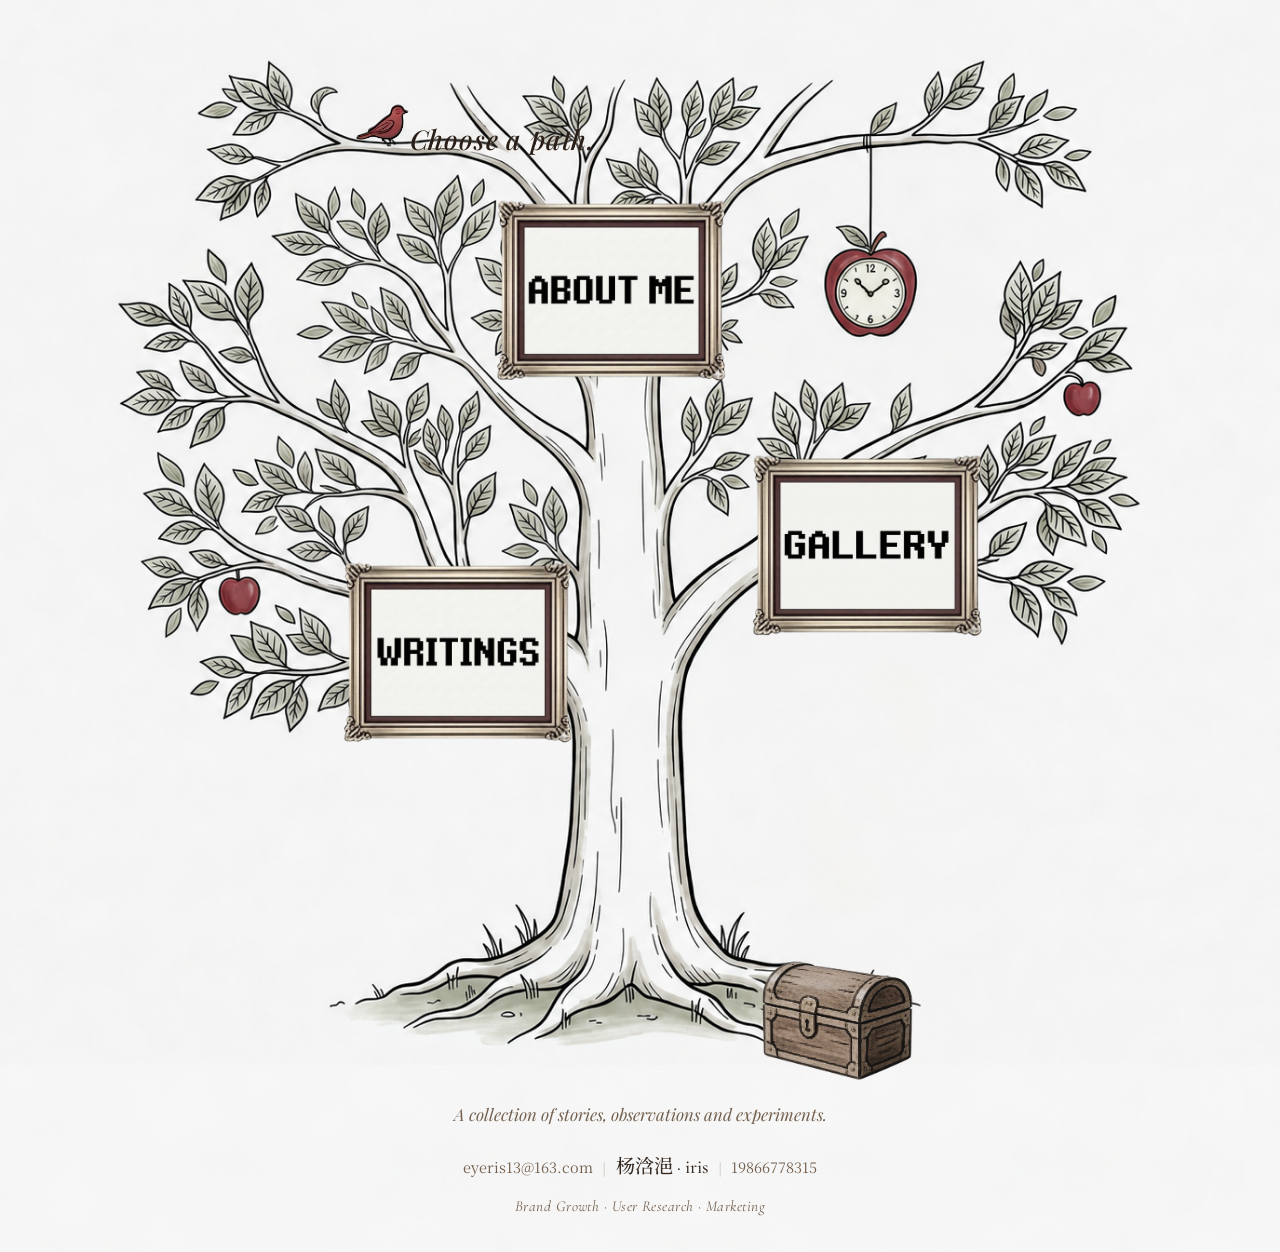
==== index.html @ de81c4e2 "Initial commit: My Forest personal website" ====
<!DOCTYPE html>
<html lang="zh-CN">
<head>
  <meta charset="UTF-8">
  <meta name="viewport" content="width=device-width, initial-scale=1.0">
  <title>杨浛浥 iris | My Forest</title>
  <link rel="stylesheet" href="style.css">
</head>
<body class="home">

  <main class="tree-scene" aria-label="杨浛浥 iris 的作品集树世界">
    <div class="tree-container">

      <img
        class="tree-bg"
        src="new.png"
        alt="一棵手绘风格的大树，枝头悬挂着通往不同档案的相框"
        loading="eager"
      >

      <img
        class="bird-marker"
        src="bird.png"
        alt="A small bird perched on the branch"
        aria-hidden="true"
      >
      <p class="path-prompt">Choose a path.</p>

      <a
        href="about.html"
        class="tree-link tree-link--about frame"
        title="Who am I?"
      >
        <img src="a.png" alt="About Me" loading="lazy">
      </a>

      <a
        href="writings.html"
        class="tree-link tree-link--writings frame"
        title="How do I tell stories?"
      >
        <img src="w.png" alt="Writings" loading="lazy">
      </a>

      <a
        href="gallery.html"
        class="tree-link tree-link--gallery frame"
        title="What have I done?"
      >
        <img src="g.png" alt="Gallery" loading="lazy">
      </a>

      <a
        href="growing.html"
        class="tree-link tree-link--growing"
        title="What am I exploring now?"
      >
        <img id="chestImg" src="the%20treasure%20chest.png" alt="Growing" loading="lazy">
      </a>

    </div>
  </main>

  <section class="root-note" aria-label="关于作者">
    <div class="root-note-inner">
      <p class="tagline">A collection of stories, observations and experiments.</p>
      <p class="contact">
        <a href="mailto:eyeris13@163.com">eyeris13@163.com</a>
        <span class="contact-sep">|</span>
        <span class="signature-inline">杨浛浥 · iris</span>
        <span class="contact-sep">|</span>
        <a href="tel:19866778315">19866778315</a>
      </p>
      <p class="disciplines">Brand Growth · User Research · Marketing</p>
    </div>
  </section>

  <div class="tree-tooltip" id="treeTooltip"></div>

  <script>
  (function() {
    var tooltip = document.getElementById('treeTooltip');
    var body = document.body;
    var chestImg = document.getElementById('chestImg');
    var returning = sessionStorage.getItem('chest-opened') === 'true';

    // Treasure chest: if visited any sub-page before, show open state
    if (returning) {
      chestImg.src = 'open.png';
      // Skip all entrance animations — show final state immediately
      body.classList.add('bird-awake', 'prompt-awake', 'skip-intro');
    } else {
      // First visit: bird notices the visitor after a quiet moment
      window.setTimeout(function() {
        body.classList.add('bird-awake');
      }, 1500);

      // Text invitation and frame awakening — as the bird settles
      window.setTimeout(function() {
        body.classList.add('prompt-awake');
      }, 2400);
    }

    document.querySelectorAll('.tree-link').forEach(function(link) {
      link.addEventListener('click', function() {
        sessionStorage.setItem('chest-opened', 'true');
      });

      link.addEventListener('mouseenter', function() {
        tooltip.textContent = link.getAttribute('title');
        tooltip.classList.add('tree-tooltip--visible');
      });

      link.addEventListener('mousemove', function(e) {
        tooltip.style.left = e.clientX + 'px';
        tooltip.style.top = e.clientY + 'px';
      });

      link.addEventListener('mouseleave', function() {
        tooltip.classList.remove('tree-tooltip--visible');
      });
    });
  })();
  </script>

</body>
</html>
---- style.css ----
@import url('https://fonts.googleapis.com/css2?family=Cormorant+Garamond:ital,wght@0,400;0,500;0,600;0,700;1,400;1,500&family=Noto+Serif+SC:wght@400;600;700&family=Playfair+Display:ital,wght@0,400;0,600;0,700;1,400&display=swap');

@font-face {
  font-family: 'MyFont';
  src: url('my-font.ttf') format('truetype');
  font-weight: normal;
  font-style: normal;
}

:root {
  --bg: #fbfaf6;
  --paper: #efe4d0;
  --paper-light: #fff8ec;
  --ink: #372a22;
  --muted: #735f4d;
  --green: #27483d;
  --moss: #697d5a;
  --red: #aa4641;
  --blue: #405f73;
  --gold: #b9823c;
  --border: #80684d;
  --shadow: rgba(47, 35, 24, 0.16);
}

*, *::before, *::after {
  box-sizing: border-box;
  margin: 0;
  padding: 0;
}

html {
  font-size: 16px;
  scroll-behavior: smooth;
}

body {
  min-height: 100vh;
  color: var(--ink);
  background-color: var(--bg);
  background-image: url('bg.png');
  background-repeat: repeat;
  font-family: 'Noto Serif SC', 'Playfair Display', serif;
}

body::before {
  content: '';
  position: fixed;
  inset: 0;
  z-index: -1;
  pointer-events: none;
  background:
    linear-gradient(90deg, rgba(39, 72, 61, 0.08), transparent 32%, transparent 68%, rgba(64, 95, 115, 0.08)),
    linear-gradient(180deg, rgba(255, 255, 255, 0.52), rgba(239, 228, 208, 0.25));
}

h1, h2, h3 {
  font-family: 'Playfair Display', 'Noto Serif SC', serif;
  color: var(--green);
  font-weight: 600;
  letter-spacing: 0;
}

h1 { font-size: 2.45rem; }
h2 { font-size: 1.55rem; }
h3 { font-size: 1.2rem; }

p {
  line-height: 1.8;
  margin-bottom: 1rem;
}

a {
  color: var(--red);
  text-decoration: none;
}

a:hover {
  color: var(--gold);
}

button {
  font: inherit;
}

.nav {
  position: fixed;
  top: 0;
  left: 0;
  z-index: 100;
  width: 100%;
  display: flex;
  align-items: center;
  justify-content: space-between;
  gap: 1rem;
  padding: 0.75rem 2rem 1.6rem;
  background: linear-gradient(180deg, rgba(251, 250, 246, 0.96) 0%, rgba(251, 250, 246, 0.82) 68%, rgba(251, 250, 246, 0) 100%);
}

.nav-home {
  color: var(--green);
  font-family: 'Playfair Display', serif;
  font-weight: 700;
  font-size: 1.1rem;
}

.nav-links {
  display: flex;
  align-items: center;
  gap: 1.6rem;
  list-style: none;
}

.nav-links a {
  position: relative;
  color: var(--ink);
  font-size: 0.95rem;
  white-space: nowrap;
}

.nav-links a::after {
  content: '';
  position: absolute;
  left: 0;
  bottom: -4px;
  width: 0;
  height: 1px;
  background: var(--red);
  transition: width 0.25s ease;
}

.nav-links a:hover::after {
  width: 100%;
}

.page {
  position: relative;
  z-index: 1;
  width: min(1040px, calc(100% - 2rem));
  margin: 0 auto;
  padding: 6.5rem 0 5rem;
}

.page--wide {
  width: 100%;
  max-width: none;
}

.page-title {
  text-align: center;
  margin-bottom: 1.2rem;
}

.page-title::after {
  content: '';
  display: block;
  width: 64px;
  height: 2px;
  margin: 0.8rem auto 0;
  border-radius: 999px;
  background: linear-gradient(90deg, var(--red), var(--gold), var(--green));
}

.page-subtitle {
  width: min(760px, calc(100% - 2rem));
  margin: 0 auto 2.2rem;
  color: var(--muted);
  text-align: center;
  font-weight: 600;
  line-height: 1.9;
}

.footer {
  position: fixed;
  top: 5.4rem;
  left: 1.6rem;
  z-index: 99;
  font-size: 0.95rem;
}

body.home {
  overflow-x: hidden;
  background: var(--bg);
}

body.home::before {
  background:
    radial-gradient(circle at 50% 92%, rgba(105, 125, 90, 0.16), transparent 24%),
    linear-gradient(180deg, rgba(255, 255, 255, 0.58), rgba(239, 228, 208, 0.2));
}

.tree-scene {
  position: relative;
  width: 100vw;
}

.tree-container {
  position: relative;
  width: 100vw;
  z-index: 2;
}

.tree-bg {
  display: block;
  width: 100vw;
  height: auto;
  pointer-events: none;
}

.tree-link {
  position: absolute;
  display: block;
  cursor: pointer;
  transform-origin: center;
  transition: transform 0.35s ease;
}

.tree-link--about { left: 38%; top: 18%; width: 19%; }
.tree-link--writings { left: 26%; top: 52%; width: 19%; }
.tree-link--gallery { left: 58%; top: 42%; width: 19%; }
.tree-link--growing { left: 57%; top: 84%; width: 17%; }

.tree-link img {
  display: block;
  width: 100%;
  height: auto;
  filter: grayscale(100%);
  opacity: 0.68;
  transition: filter 1.8s ease, opacity 1.8s ease, transform 0.35s ease;
}

.prompt-awake .tree-link img {
  filter: grayscale(0%);
  opacity: 1;
}

.tree-link:hover {
  z-index: 10;
  transform: scale(1.06);
}

.prompt-awake .tree-link--writings img { transition-delay: 0.25s; }
.prompt-awake .tree-link--gallery img { transition-delay: 0.5s; }
.prompt-awake .tree-link--growing img { transition-delay: 0.75s; }

/* Returning visitor: skip all entrance animations */
.skip-intro .bird-marker {
  animation: none;
  opacity: 1;
}

.skip-intro .path-prompt {
  opacity: 1;
  transform: translateY(0);
  transition: none;
}

.skip-intro .tree-link img {
  filter: grayscale(0%);
  opacity: 1;
  transition: none;
}

.bird-marker {
  position: absolute;
  left: 27.8%;
  top: 9.4%;
  z-index: 5;
  width: 4.6%;
  height: auto;
  opacity: 0;
  pointer-events: none;
  transform-origin: 50% 85%;
  transition: opacity 0.7s ease;
}

.bird-awake .bird-marker {
  opacity: 1;
  animation: bird-hop 1.05s ease 1 both;
}

@keyframes bird-hop {
  0%, 100% {
    transform: translateY(0) rotate(0deg);
  }
  35% {
    transform: translateY(-3px) rotate(-3deg);
  }
  70% {
    transform: translateY(0px) rotate(0deg);
  }
}

.path-prompt {
  position: absolute;
  left: 32%;
  top: 10.8%;
  z-index: 6;
  opacity: 0;
  color: #2a1f18;
  font-family: 'Playfair Display', 'Cormorant Garamond', 'Noto Serif SC', serif;
  font-size: 1.7rem;
  font-style: italic;
  font-weight: 500;
  letter-spacing: 0.03em;
  text-shadow: 0 1px 4px rgba(255, 248, 236, 0.65);
  pointer-events: none;
  transform: translateY(6px);
  transition: opacity 1.4s ease, transform 1.4s ease;
}

.prompt-awake .path-prompt {
  opacity: 1;
  transform: translateY(0);
}

.root-note {
  position: relative;
  z-index: 1;
  width: 100%;
  margin: 0;
  padding: 2.2rem 2rem 2rem;
  background-image: url('bg.png');
  background-repeat: repeat;
  text-align: center;
}

.root-note-inner {
  width: min(620px, 100%);
  margin: 0 auto;
}

.root-note .tagline {
  margin: 0 0 1.4rem;
  color: var(--muted);
  font-family: 'Playfair Display', 'Cormorant Garamond', 'Noto Serif SC', serif;
  font-size: 1.05rem;
  font-style: italic;
  font-weight: 400;
  line-height: 1.7;
}

.root-note .signature-inline {
  color: var(--ink);
  font-family: 'Cormorant Garamond', 'Playfair Display', 'Noto Serif SC', serif;
  font-size: 1.2rem;
  font-weight: 500;
}

.root-note .contact {
  margin: 0 0 0.55rem;
  color: var(--muted);
  font-size: 0.9rem;
  line-height: 1.7;
  display: flex;
  align-items: center;
  justify-content: center;
  gap: 0.6rem;
}

.root-note .contact a {
  color: var(--muted);
  transition: color 0.25s ease;
}

.root-note .contact a:hover {
  color: var(--red);
}

.root-note .contact-sep {
  color: rgba(128, 104, 77, 0.4);
  font-size: 0.85rem;
}

.root-note .disciplines {
  margin: 0;
  color: var(--muted);
  font-family: 'Cormorant Garamond', 'Playfair Display', 'Noto Serif SC', serif;
  font-size: 0.95rem;
  font-style: italic;
  font-weight: 400;
  letter-spacing: 0.03em;
}

.tree-tooltip {
  position: fixed;
  z-index: 150;
  pointer-events: none;
  opacity: 0;
  color: var(--ink);
  font-family: 'MyFont', 'Noto Serif SC', serif;
  font-size: 1.25rem;
  white-space: nowrap;
  text-shadow: 0 0 8px rgba(185, 130, 60, 0.28);
  transform: translate(-50%, -130%);
  transition: opacity 0.18s ease;
}

.tree-tooltip--visible {
  opacity: 1;
}

.about-wrapper {
  width: 100%;
  min-height: 720px;
  padding: 2rem 0;
}

.timeline {
  position: relative;
  min-height: 700px;
  overflow: hidden;
}

.timeline-rings {
  position: absolute;
  left: 3%;
  top: -44px;
  width: 640px;
  height: 640px;
  pointer-events: none;
}

.timeline-rings img {
  display: block;
  width: 100%;
  height: 100%;
  object-fit: contain;
}

.ring-center {
  position: absolute;
  left: calc(3% + 205px);
  top: 236px;
  z-index: 3;
  width: 116px;
  height: 116px;
  overflow: hidden;
  border: 2px solid var(--ink);
  border-radius: 50%;
  background: var(--paper);
}

.ring-center img {
  display: block;
  width: 100%;
  height: 100%;
  object-fit: cover;
}

.timeline-nodes {
  position: relative;
  z-index: 5;
  width: 100%;
}

.tl-node {
  position: absolute;
  left: 44%;
  display: flex;
  align-items: flex-start;
  padding-right: 1.5rem;
}

.tl-node::before {
  content: '';
  flex: 0 0 auto;
  width: 140px;
  height: 2px;
  margin-top: 0.78rem;
  background: var(--gold);
}

.tl-tag {
  width: min(560px, 48vw);
  padding: 0.48rem 0.75rem;
  border: 1px solid var(--border);
  border-radius: 4px;
  background: rgba(255, 248, 236, 0.92);
  box-shadow: 2px 3px 0 rgba(47, 35, 24, 0.08);
  font-size: 0.9rem;
  line-height: 1.62;
}

.tl-date {
  color: var(--red);
  font-weight: 700;
}

.tl-date::after {
  content: ' — ';
  color: var(--ink);
  font-weight: 400;
}

.tl-node--r1 { top: 0; }
.tl-node--r2 { top: 86px; }
.tl-node--r3 { top: 172px; }
.tl-node--r4 { top: 275px; }
.tl-node--r5 { top: 365px; }
.tl-node--r6 { top: 470px; }
.tl-node--r7 { top: 575px; }

.tl-node--r1::before { width: 130px; }
.tl-node--r2::before { width: 190px; }
.tl-node--r3::before { width: 150px; }
.tl-node--r4::before { width: 210px; }
.tl-node--r5::before { width: 160px; }
.tl-node--r6::before { width: 225px; }
.tl-node--r7::before { width: 150px; }

.tabs {
  display: flex;
  justify-content: center;
  flex-wrap: wrap;
  gap: 0.7rem;
  margin-bottom: 1.7rem;
}

.tab {
  min-height: 40px;
  padding: 0.48rem 1.25rem;
  cursor: pointer;
  border: 1px solid var(--border);
  border-radius: 6px;
  background: rgba(255, 248, 236, 0.8);
  color: var(--ink);
  transition: background 0.2s ease, color 0.2s ease, transform 0.2s ease;
}

.tab:hover {
  transform: translateY(-1px);
  background: var(--paper-light);
}

.tab--active {
  background: var(--green);
  color: #fffdf7;
}

.archive-intro {
  width: min(760px, 100%);
  margin: 0 auto 1.5rem;
  padding: 0.8rem 1rem;
  border-left: 3px solid var(--red);
  background: rgba(255, 248, 236, 0.58);
}

.archive-intro p {
  margin: 0;
  color: var(--muted);
}

.case-grid {
  display: grid;
  grid-template-columns: repeat(2, minmax(0, 1fr));
  gap: 1.1rem;
}

.case-card,
.writing-card,
.collection-panel,
.collectible {
  border: 1px solid var(--border);
  border-radius: 6px;
  background: rgba(239, 228, 208, 0.9);
  box-shadow: 2px 3px 0 rgba(47, 35, 24, 0.09), 0 18px 38px rgba(47, 35, 24, 0.06);
}

.case-card {
  overflow: hidden;
}

.case-img {
  min-height: 170px;
  display: flex;
  flex-direction: column;
  align-items: center;
  justify-content: center;
  gap: 0.35rem;
  border-bottom: 1px solid rgba(128, 104, 77, 0.45);
  color: rgba(55, 42, 34, 0.72);
  background:
    linear-gradient(135deg, rgba(39, 72, 61, 0.18), rgba(170, 70, 65, 0.1)),
    repeating-linear-gradient(45deg, rgba(255, 255, 255, 0.22) 0 9px, transparent 9px 18px);
}

.case-img--voice {
  background:
    linear-gradient(135deg, rgba(64, 95, 115, 0.2), rgba(185, 130, 60, 0.13)),
    repeating-linear-gradient(45deg, rgba(255, 255, 255, 0.22) 0 9px, transparent 9px 18px);
}

.case-img--stage {
  background:
    linear-gradient(135deg, rgba(170, 70, 65, 0.18), rgba(105, 125, 90, 0.18)),
    repeating-linear-gradient(45deg, rgba(255, 255, 255, 0.22) 0 9px, transparent 9px 18px);
}

.case-img span {
  color: var(--green);
  font-family: 'Playfair Display', serif;
  font-size: 1.9rem;
  font-weight: 700;
}

.case-img small {
  color: var(--muted);
}

.case-text {
  padding: 1.45rem;
}

.case-kicker,
.writing-category {
  margin-bottom: 0.35rem;
  color: var(--red);
  font-size: 0.82rem;
  font-weight: 700;
}

.case-brand {
  margin-bottom: 0.75rem;
}

.keyword-row {
  display: flex;
  flex-wrap: wrap;
  gap: 0.4rem;
  margin-bottom: 0.85rem;
}

.keyword-row span {
  padding: 0.16rem 0.52rem;
  border: 1px solid rgba(128, 104, 77, 0.55);
  border-radius: 999px;
  background: rgba(255, 248, 236, 0.68);
  color: var(--blue);
  font-size: 0.82rem;
}

.result-list {
  display: grid;
  gap: 0.25rem;
  margin: 0 0 1rem 1.1rem;
  color: var(--green);
  font-size: 0.92rem;
  font-weight: 700;
}

.case-body,
.case-insight {
  font-size: 0.92rem;
}

.case-insight {
  color: var(--ink);
}

.shelf {
  display: grid;
  gap: 0.85rem;
}

.writing-card {
  overflow: hidden;
}

.writing-toggle {
  width: 100%;
  display: grid;
  grid-template-columns: 72px 1fr auto;
  gap: 1rem;
  align-items: center;
  padding: 1rem;
  border: 0;
  background: transparent;
  color: inherit;
  text-align: left;
  cursor: pointer;
}

.writing-toggle:hover {
  background: rgba(255, 248, 236, 0.48);
}

.writing-thumb {
  width: 72px;
  aspect-ratio: 1;
  display: grid;
  place-items: center;
  border: 1px solid rgba(128, 104, 77, 0.55);
  border-radius: 4px;
  background: linear-gradient(135deg, rgba(39, 72, 61, 0.2), rgba(170, 70, 65, 0.14));
  color: var(--green);
  font-weight: 700;
}

.writing-copy {
  display: grid;
  gap: 0.24rem;
  min-width: 0;
}

.writing-copy strong {
  color: var(--green);
  font-size: 1.08rem;
}

.writing-copy span:last-child {
  color: var(--muted);
  line-height: 1.65;
}

.read-more,
.archive-link {
  display: inline-flex;
  align-items: center;
  justify-content: center;
  min-height: 34px;
  padding: 0.35rem 0.75rem;
  border: 1px solid var(--red);
  border-radius: 6px;
  color: var(--red);
  white-space: nowrap;
  text-decoration: none;
  transition: background 0.2s ease, color 0.2s ease;
}

.read-more:hover,
.archive-link:hover {
  background: var(--red);
  color: #fffdf7;
}

.writing-detail {
  display: none;
  padding: 0 1.15rem 1.15rem 6.4rem;
}

.writing-card--open .writing-detail {
  display: block;
}

.writing-detail p {
  margin-bottom: 0.75rem;
}

.collection-scene {
  display: grid;
  grid-template-columns: minmax(0, 1.2fr) minmax(280px, 0.8fr);
  gap: 1.2rem;
  align-items: start;
}

.collection-board {
  display: grid;
  grid-template-columns: repeat(2, minmax(0, 1fr));
  gap: 1.1rem;
}

.collectible {
  min-height: 160px;
  display: grid;
  grid-template-columns: 64px 1fr;
  gap: 1rem;
  align-items: center;
  padding: 1.3rem 1.1rem;
  cursor: pointer;
  color: inherit;
  text-align: left;
  border: 1px solid var(--border);
  border-radius: 6px;
  background: rgba(239, 228, 208, 0.9);
  box-shadow: 2px 3px 0 rgba(47, 35, 24, 0.09), 0 18px 38px rgba(47, 35, 24, 0.06);
  transition: transform 0.2s ease, background 0.2s ease;
}

.collectible:hover,
.collectible--active {
  transform: translateY(-2px);
  background: rgba(255, 248, 236, 0.95);
}

.collectible--active {
  border-color: var(--red);
}

.collectible-icon,
.preview-cover span {
  display: grid;
  place-items: center;
  border: 1px solid rgba(128, 104, 77, 0.55);
  border-radius: 50%;
  background: linear-gradient(135deg, rgba(185, 130, 60, 0.22), rgba(64, 95, 115, 0.12));
  color: var(--green);
  font-weight: 700;
}

.collectible-icon {
  width: 64px;
  aspect-ratio: 1;
  font-size: 1.2rem;
}

.collectible strong {
  font-size: 1.05rem;
  color: var(--ink);
}

.collectible small {
  display: block;
  margin-top: 0.35rem;
  color: var(--muted);
  font-size: 0.88rem;
  line-height: 1.5;
}

.collection-panel {
  position: sticky;
  top: 6.5rem;
  min-height: 360px;
  padding: 1.3rem;
}

.collection-panel > img {
  display: block;
  width: 190px;
  max-width: 70%;
  margin: 1.2rem auto;
}

.preview-cover {
  min-height: 150px;
  display: grid;
  place-items: center;
  gap: 0.4rem;
  margin-bottom: 1rem;
  border: 1px dashed rgba(128, 104, 77, 0.62);
  border-radius: 6px;
  background:
    linear-gradient(135deg, rgba(39, 72, 61, 0.13), rgba(170, 70, 65, 0.1)),
    rgba(255, 248, 236, 0.48);
}

.preview-cover span {
  width: 72px;
  aspect-ratio: 1;
  font-size: 1.35rem;
}

.preview-cover small {
  color: var(--muted);
}

.panel-top-media {
  margin-bottom: 0.8rem;
}

.panel-top-media img,
.panel-top-media video {
  display: block;
  width: 100%;
  height: auto;
  border: 1px solid rgba(128, 104, 77, 0.25);
  border-radius: 4px;
}

.panel-top-media video {
  background: #1a1a1a;
}

.panel-bottom-media {
  margin-top: 0.6rem;
}

.panel-bottom-media img {
  display: block;
  width: 100%;
  height: auto;
  border: 1px solid rgba(128, 104, 77, 0.25);
  border-radius: 4px;
}


@media (max-width: 900px) {
  .page {
    width: min(100% - 1.2rem, 760px);
  }

  .footer {
    display: none;
  }

  .case-grid,
  .collection-scene {
    grid-template-columns: 1fr;
  }

  .collection-panel {
    position: static;
  }

  .about-wrapper {
    min-height: auto;
  }

  .timeline {
    display: grid;
    gap: 1rem;
    min-height: auto;
    overflow: visible;
  }

  .timeline-rings {
    position: relative;
    left: auto;
    top: auto;
    width: min(520px, 92vw);
    height: auto;
    margin: 0 auto;
  }

  .ring-center {
    left: 50%;
    top: 16rem;
    transform: translate(-50%, -50%);
  }

  .timeline-nodes {
    display: grid;
    gap: 0.75rem;
    width: min(760px, calc(100% - 1.2rem));
    margin: 0 auto;
  }

  .tl-node {
    position: relative;
    left: auto;
    top: auto;
    display: block;
    padding-right: 0;
    padding-left: 0.9rem;
    border-left: 2px solid var(--gold);
  }

  .tl-node::before {
    display: none;
  }

  .tl-tag {
    width: 100%;
  }
}

@media (max-width: 620px) {
  h1 { font-size: 1.85rem; }
  h2 { font-size: 1.28rem; }

  .nav {
    align-items: flex-start;
    padding: 0.65rem 0.85rem 1.25rem;
  }

  .nav-links {
    flex-wrap: wrap;
    justify-content: flex-end;
    gap: 0.45rem 0.85rem;
  }

  .nav-links a {
    font-size: 0.84rem;
  }

  .page {
    padding-top: 6.8rem;
  }

  .tree-link--about { width: 23%; }
  .tree-link--writings { width: 23%; left: 22%; }
  .tree-link--gallery { width: 23%; left: 57%; }
  .tree-link--growing { width: 22%; left: 55%; top: 82%; }

  .bird-marker {
    width: 6.8%;
    left: 24%;
    top: 5%;
  }

  .path-prompt {
    top: 12%;
    left: 28%;
    font-size: 1.15rem;
  }

  .root-note {
    padding: 1.6rem 1rem 1.4rem;
  }

  .root-note .tagline {
    font-size: 0.92rem;
  }

  .root-note .signature-inline {
    font-size: 1.05rem;
  }

  .root-note .contact {
    font-size: 0.82rem;
  }

  .root-note .disciplines {
    font-size: 0.85rem;
  }

  .writing-toggle {
    grid-template-columns: 56px 1fr;
  }

  .writing-thumb {
    width: 56px;
  }

  .read-more {
    grid-column: 1 / -1;
    width: fit-content;
    margin-left: 72px;
  }

  .writing-detail {
    padding: 0 1rem 1rem;
  }

  .collection-board {
    grid-template-columns: 1fr;
  }

  .collectible {
    min-height: 110px;
    padding: 0.9rem;
    grid-template-columns: 52px 1fr;
    gap: 0.75rem;
  }

  .collectible-icon {
    width: 52px;
    font-size: 1rem;
  }

  .collectible strong {
    font-size: 0.95rem;
  }

  .collectible small {
    font-size: 0.8rem;
  }
}
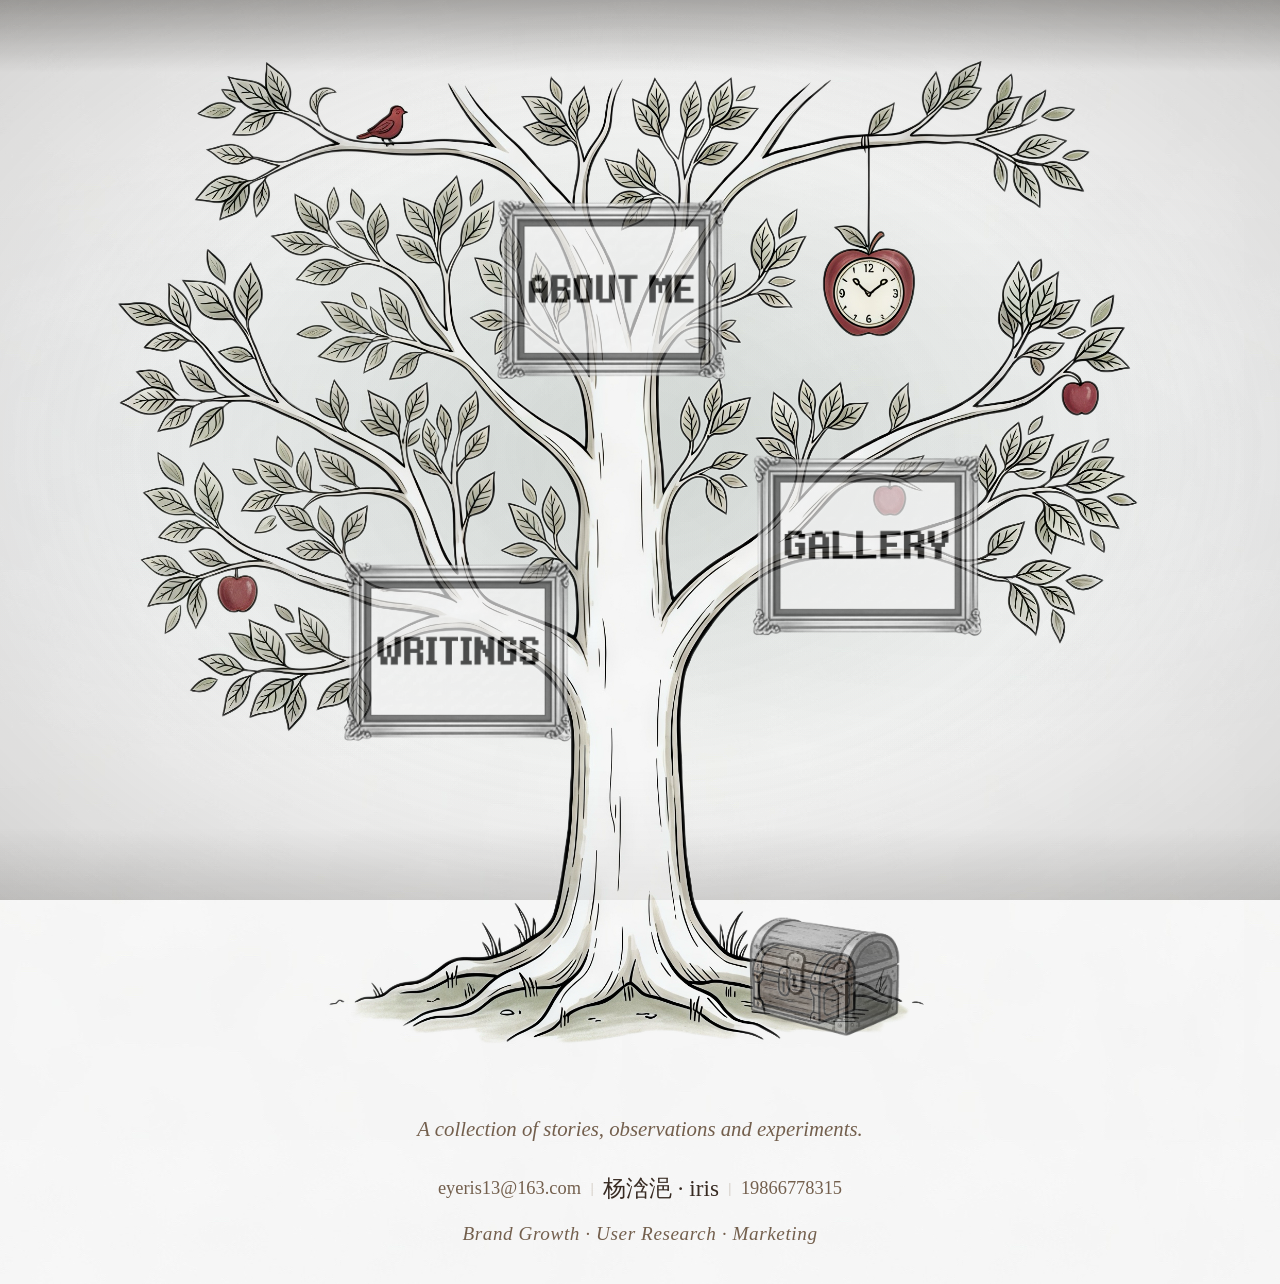
==== commit 4daf118e: "feat: transparent tree bg, Nano/Font3 fonts, case images, CNAME for custom domain" ====
--- a/index.html
+++ b/index.html
@@ -13,7 +13,7 @@
 
       <img
         class="tree-bg"
-        src="new.png"
+        src="5.png"
         alt="一棵手绘风格的大树，枝头悬挂着通往不同档案的相框"
         loading="eager"
       >
--- a/style.css
+++ b/style.css
@@ -1,10 +1,29 @@
-@import url('https://fonts.googleapis.com/css2?family=Cormorant+Garamond:ital,wght@0,400;0,500;0,600;0,700;1,400;1,500&family=Noto+Serif+SC:wght@400;600;700&family=Playfair+Display:ital,wght@0,400;0,600;0,700;1,400&display=swap');
-
 @font-face {
   font-family: 'MyFont';
   src: url('my-font.ttf') format('truetype');
   font-weight: normal;
   font-style: normal;
+}
+
+@font-face {
+  font-family: 'Nano';
+  src: url('Nano.ttf') format('truetype');
+  font-weight: normal;
+  font-style: normal;
+}
+
+@font-face {
+  font-family: 'Font3';
+  src: url('3.ttf') format('truetype');
+  font-weight: normal;
+  font-style: normal;
+}
+
+/* Serif fallback stack — no Google Fonts dependency */
+:root {
+  --font-serif-en: Georgia, 'Times New Roman', serif;
+  --font-serif-cn: 'Noto Serif SC', 'Source Han Serif SC', 'SimSun', 'STSong', serif;
+  --font-display: Georgia, 'Times New Roman', serif;
 }
 
 :root {
@@ -39,7 +58,7 @@
   background-color: var(--bg);
   background-image: url('bg.png');
   background-repeat: repeat;
-  font-family: 'Noto Serif SC', 'Playfair Display', serif;
+  font-family: Georgia, 'Times New Roman', 'Noto Serif SC', 'SimSun', serif;
 }
 
 body::before {
@@ -54,7 +73,7 @@
 }
 
 h1, h2, h3 {
-  font-family: 'Playfair Display', 'Noto Serif SC', serif;
+  font-family: Georgia, 'Times New Roman', 'Noto Serif SC', serif;
   color: var(--green);
   font-weight: 600;
   letter-spacing: 0;
@@ -98,7 +117,7 @@
 
 .nav-home {
   color: var(--green);
-  font-family: 'Playfair Display', serif;
+  font-family: Georgia, 'Times New Roman', serif;
   font-weight: 700;
   font-size: 1.1rem;
 }
@@ -145,9 +164,20 @@
   max-width: none;
 }
 
+.page--table {
+  width: min(1200px, calc(100% - 2rem));
+  margin: 0 auto;
+  padding: 6.5rem 0 5rem;
+}
+
 .page-title {
   text-align: center;
   margin-bottom: 1.2rem;
+}
+
+.about-name {
+  font-family: 'Nano', Georgia, 'Times New Roman', 'Noto Serif SC', serif;
+  font-weight: 400;
 }
 
 .page-title::after {
@@ -179,13 +209,23 @@
 
 body.home {
   overflow-x: hidden;
-  background: var(--bg);
+  background-color: #f5efe4;
+  background-image: url('bg.png');
+  background-repeat: repeat;
 }
 
 body.home::before {
+  z-index: 0;
   background:
-    radial-gradient(circle at 50% 92%, rgba(105, 125, 90, 0.16), transparent 24%),
-    linear-gradient(180deg, rgba(255, 255, 255, 0.58), rgba(239, 228, 208, 0.2));
+    radial-gradient(ellipse at 50% 50%, rgba(39, 72, 61, 0.08) 0%, transparent 60%),
+    radial-gradient(ellipse at 50% 50%, rgba(105, 125, 90, 0.1) 0%, transparent 70%),
+    radial-gradient(ellipse at 25% 50%, rgba(64, 95, 115, 0.05) 0%, transparent 50%),
+    radial-gradient(ellipse at 75% 50%, rgba(64, 95, 115, 0.04) 0%, transparent 50%),
+    linear-gradient(180deg,
+      rgba(20, 16, 10, 0.3) 0%,
+      transparent 8%,
+      transparent 92%,
+      rgba(20, 16, 10, 0.12) 100%);
 }
 
 .tree-scene {
@@ -199,6 +239,16 @@
   z-index: 2;
 }
 
+.tree-scene::after {
+  content: '';
+  position: fixed;
+  inset: 0;
+  z-index: 3;
+  pointer-events: none;
+  background:
+    radial-gradient(ellipse at 50% 50%, transparent 50%, rgba(20, 16, 10, 0.15) 100%);
+}
+
 .tree-bg {
   display: block;
   width: 100vw;
@@ -217,7 +267,7 @@
 .tree-link--about { left: 38%; top: 18%; width: 19%; }
 .tree-link--writings { left: 26%; top: 52%; width: 19%; }
 .tree-link--gallery { left: 58%; top: 42%; width: 19%; }
-.tree-link--growing { left: 57%; top: 84%; width: 17%; }
+.tree-link--growing { left: 56%; top: 80%; width: 17%; }
 
 .tree-link img {
   display: block;
@@ -297,7 +347,7 @@
   z-index: 6;
   opacity: 0;
   color: #2a1f18;
-  font-family: 'Playfair Display', 'Cormorant Garamond', 'Noto Serif SC', serif;
+  font-family: Georgia, 'Times New Roman', 'Noto Serif SC', serif;
   font-size: 1.7rem;
   font-style: italic;
   font-weight: 500;
@@ -315,16 +365,16 @@
 
 .root-note {
   position: relative;
+  width: 100%;
+  margin: 2rem 0 0;
+  padding: 1rem 2rem 2rem;
+  background: transparent;
+  text-align: center;
+}
+
+.root-note-inner {
+  position: relative;
   z-index: 1;
-  width: 100%;
-  margin: 0;
-  padding: 2.2rem 2rem 2rem;
-  background-image: url('bg.png');
-  background-repeat: repeat;
-  text-align: center;
-}
-
-.root-note-inner {
   width: min(620px, 100%);
   margin: 0 auto;
 }
@@ -332,8 +382,8 @@
 .root-note .tagline {
   margin: 0 0 1.4rem;
   color: var(--muted);
-  font-family: 'Playfair Display', 'Cormorant Garamond', 'Noto Serif SC', serif;
-  font-size: 1.05rem;
+  font-family: 'Font3', 'Nano', serif;
+  font-size: 1.30rem;
   font-style: italic;
   font-weight: 400;
   line-height: 1.7;
@@ -341,15 +391,16 @@
 
 .root-note .signature-inline {
   color: var(--ink);
-  font-family: 'Cormorant Garamond', 'Playfair Display', 'Noto Serif SC', serif;
-  font-size: 1.2rem;
+  font-family: 'Font3', 'Nano', serif;
+  font-size: 1.45rem;
   font-weight: 500;
 }
 
 .root-note .contact {
   margin: 0 0 0.55rem;
   color: var(--muted);
-  font-size: 0.9rem;
+  font-family: 'Font3', 'Nano', serif;
+  font-size: 1.15rem;
   line-height: 1.7;
   display: flex;
   align-items: center;
@@ -374,8 +425,8 @@
 .root-note .disciplines {
   margin: 0;
   color: var(--muted);
-  font-family: 'Cormorant Garamond', 'Playfair Display', 'Noto Serif SC', serif;
-  font-size: 0.95rem;
+  font-family: 'Font3', 'Nano', serif;
+  font-size: 1.20rem;
   font-style: italic;
   font-weight: 400;
   letter-spacing: 0.03em;
@@ -387,7 +438,7 @@
   pointer-events: none;
   opacity: 0;
   color: var(--ink);
-  font-family: 'MyFont', 'Noto Serif SC', serif;
+  font-family: 'MyFont', Georgia, 'Noto Serif SC', serif;
   font-size: 1.25rem;
   white-space: nowrap;
   text-shadow: 0 0 8px rgba(185, 130, 60, 0.28);
@@ -429,8 +480,8 @@
 
 .ring-center {
   position: absolute;
-  left: calc(3% + 205px);
-  top: 236px;
+  left: calc(3% + 190px);
+  top: 226px;
   z-index: 3;
   width: 116px;
   height: 116px;
@@ -438,6 +489,12 @@
   border: 2px solid var(--ink);
   border-radius: 50%;
   background: var(--paper);
+  animation: ring-glow 3.5s ease-in-out infinite;
+}
+
+@keyframes ring-glow {
+  0%, 100% { box-shadow: 0 0 16px rgba(254, 248, 236, 0.8), 0 0 48px rgba(254, 248, 236, 0.4); }
+  50% { box-shadow: 0 0 36px rgba(254, 248, 236, 0.85), 0 0 80px rgba(254, 248, 236, 0.55), 0 0 120px rgba(254, 248, 236, 0.3); }
 }
 
 .ring-center img {
@@ -507,6 +564,50 @@
 .tl-node--r5::before { width: 160px; }
 .tl-node--r6::before { width: 225px; }
 .tl-node--r7::before { width: 150px; }
+
+/* === Timeline scroll-reveal animations === */
+
+/* Nodes hidden until JS activates animation mode */
+.timeline--animated .tl-node {
+  opacity: 0;
+  transform: translateX(24px);
+  transition: opacity 0.5s cubic-bezier(0.2, 0, 0.1, 1),
+              transform 0.5s cubic-bezier(0.2, 0, 0.1, 1);
+}
+
+.timeline--animated .tl-node.tl-node--revealed {
+  opacity: 1;
+  transform: translateX(0);
+}
+
+/* Staggered delays for each ring level */
+.timeline--animated .tl-node--r1.tl-node--revealed { transition-delay: 0s; }
+.timeline--animated .tl-node--r2.tl-node--revealed { transition-delay: 0.1s; }
+.timeline--animated .tl-node--r3.tl-node--revealed { transition-delay: 0.2s; }
+.timeline--animated .tl-node--r4.tl-node--revealed { transition-delay: 0.3s; }
+.timeline--animated .tl-node--r5.tl-node--revealed { transition-delay: 0.4s; }
+.timeline--animated .tl-node--r6.tl-node--revealed { transition-delay: 0.5s; }
+.timeline--animated .tl-node--r7.tl-node--revealed { transition-delay: 0.6s; }
+
+/* Golden connecting line — starts collapsed, draws on reveal */
+.timeline--animated .tl-node::before {
+  transform: scaleX(0);
+  transform-origin: left center;
+  transition: transform 0.55s cubic-bezier(0.4, 0, 0.2, 1);
+}
+
+.timeline--animated .tl-node.tl-node--revealed::before {
+  transform: scaleX(1);
+}
+
+/* Staggered delays for line draw (slightly ahead of text) */
+.timeline--animated .tl-node--r1.tl-node--revealed::before { transition-delay: 0s; }
+.timeline--animated .tl-node--r2.tl-node--revealed::before { transition-delay: 0.1s; }
+.timeline--animated .tl-node--r3.tl-node--revealed::before { transition-delay: 0.2s; }
+.timeline--animated .tl-node--r4.tl-node--revealed::before { transition-delay: 0.3s; }
+.timeline--animated .tl-node--r5.tl-node--revealed::before { transition-delay: 0.4s; }
+.timeline--animated .tl-node--r6.tl-node--revealed::before { transition-delay: 0.5s; }
+.timeline--animated .tl-node--r7.tl-node--revealed::before { transition-delay: 0.6s; }
 
 .tabs {
   display: flex;
@@ -584,27 +685,120 @@
     repeating-linear-gradient(45deg, rgba(255, 255, 255, 0.22) 0 9px, transparent 9px 18px);
 }
 
-.case-img--voice {
-  background:
-    linear-gradient(135deg, rgba(64, 95, 115, 0.2), rgba(185, 130, 60, 0.13)),
-    repeating-linear-gradient(45deg, rgba(255, 255, 255, 0.22) 0 9px, transparent 9px 18px);
-}
-
-.case-img--stage {
-  background:
-    linear-gradient(135deg, rgba(170, 70, 65, 0.18), rgba(105, 125, 90, 0.18)),
-    repeating-linear-gradient(45deg, rgba(255, 255, 255, 0.22) 0 9px, transparent 9px 18px);
-}
-
-.case-img span {
+/* === Gallery: Case Files Folder === */
+
+.page--gallery {
+  width: min(960px, calc(100% - 2rem));
+}
+
+/* Desk surface — the folder rests on it */
+.folder-desk {
+  display: flex;
+  align-items: center;
+  justify-content: center;
+  padding: 1.5rem 0 3rem;
+}
+
+/* Wrapper: folder image + overlaid content */
+.folder-wrapper {
+  position: relative;
+  width: 100%;
+  max-width: 880px;
+}
+
+.folder-bg {
+  display: block;
+  width: 100%;
+  height: auto;
+  pointer-events: none;
+}
+
+/* Content overlaid on the folder image */
+.folder-content {
+  position: absolute;
+  inset: 0;
+  display: flex;
+  flex-direction: column;
+  align-items: center;
+  justify-content: flex-start;
+  padding: 36% 10% 6%
+}
+
+.folder-title {
+  margin: 0 0 2.5rem;
+  color: #372a22;
+  font-family: Georgia, 'Times New Roman', 'Noto Serif SC', serif;
+  font-size: 2.6rem;
+  font-weight: 700;
+  letter-spacing: 0.12em;
+  text-align: center;
+  text-transform: uppercase;
+}
+
+/* Three folder sections stacked vertically */
+.folder-sections {
+  display: flex;
+  flex-direction: column;
+  gap: 2.6rem;
+  width: 100%;
+}
+
+.folder-section {
+  display: flex;
+  flex-direction: column;
+  gap: 0.9rem;
+}
+
+.folder-section-title {
+  margin: 0;
   color: var(--green);
-  font-family: 'Playfair Display', serif;
-  font-size: 1.9rem;
+  font-family: 'MyFont', Georgia, 'Times New Roman', 'Noto Serif SC', serif;
+  font-size: 1.7rem;
   font-weight: 700;
-}
-
-.case-img small {
-  color: var(--muted);
+  letter-spacing: 0.03em;
+  padding-bottom: 0.5rem;
+  border-bottom: 1px solid rgba(128, 104, 77, 0.35);
+}
+
+.case-file-list {
+  list-style: none;
+  margin: 0;
+  padding: 0;
+  display: flex;
+  flex-direction: column;
+  gap: 0.65rem;
+}
+
+.case-file-item {
+  display: block;
+  width: 100%;
+  padding: 0.55rem 0.65rem;
+  border: none;
+  border-radius: 3px;
+  background: transparent;
+  color: var(--ink);
+  font-family: inherit;
+  font-size: 1.3rem;
+  font-weight: 400;
+  line-height: 1.55;
+  text-align: left;
+  cursor: pointer;
+  transition: background 0.2s ease, color 0.2s ease, transform 0.15s ease;
+}
+
+.case-file-item strong {
+  font-weight: 700;
+  color: var(--ink);
+}
+
+.case-file-item:hover {
+  background: transparent;
+  color: var(--red);
+  transform: translateX(3px);
+}
+
+.case-file-item:active {
+  transform: translateX(3px) scale(0.98);
 }
 
 .case-text {
@@ -660,6 +854,108 @@
 .shelf {
   display: grid;
   gap: 0.85rem;
+}
+
+.shelf--bookshelf {
+  width: min(900px, 100%);
+  margin: -40px auto 0;
+  gap: 1.35rem;
+}
+
+.bookshelf-stage {
+  position: relative;
+  overflow: visible;
+  width: 100%;
+}
+
+.bookshelf-reference {
+  display: block;
+  width: 100%;
+  height: auto;
+}
+
+.shelf-overlays {
+  position: absolute;
+  inset: 0;
+}
+
+.shelf-book {
+  position: absolute;
+  display: block;
+  transition: transform 0.2s ease;
+  cursor: pointer;
+  will-change: transform;
+}
+
+.shelf-book:hover {
+  transform: translateY(-8px);
+}
+
+/* Book spine hover quote — floating text, no box */
+.book-quote {
+  position: absolute;
+  z-index: 15;
+  pointer-events: none;
+  opacity: 0;
+  font-family: 'MyFont', Georgia, 'Times New Roman', 'Noto Serif SC', serif;
+  font-size: 1.1rem;
+  color: var(--green);
+  text-shadow: 0 0 8px rgba(185, 130, 60, 0.28);
+  text-align: center;
+  line-height: 1.6;
+  transform: translate(-50%, calc(-100% - 6px));
+  transition: opacity 0.18s ease;
+  white-space: nowrap;
+}
+
+.book-quote--visible {
+  opacity: 1;
+}
+
+
+
+
+.writing-feature {
+  min-height: 168px;
+  padding: 1.25rem 1.45rem;
+  border: 1px solid var(--border);
+  border-radius: 6px;
+  background: rgba(255, 248, 236, 0.8);
+  box-shadow: 2px 3px 0 rgba(47, 35, 24, 0.08);
+  display: flex;
+  gap: 1.5rem;
+  align-items: flex-start;
+}
+
+.writing-feature-text {
+  flex: 1;
+  min-width: 0;
+}
+
+.writing-feature-image {
+  width: 130px;
+  flex-shrink: 0;
+  border-radius: 4px;
+  border: 1px solid rgba(128, 104, 77, 0.35);
+}
+
+.writing-feature-kicker {
+  margin-bottom: 0.3rem;
+  color: var(--red);
+  font-size: 0.82rem;
+  font-weight: 700;
+  letter-spacing: 0.08em;
+  text-transform: uppercase;
+}
+
+.writing-feature h2 {
+  margin-bottom: 0.7rem;
+  color: var(--green);
+}
+
+.writing-feature p:not(.writing-feature-kicker) {
+  width: min(680px, 100%);
+  color: var(--muted);
 }
 
 .writing-card {
@@ -882,6 +1178,239 @@
   border-radius: 4px;
 }
 
+/* === Growing page: table scene === */
+
+.table-scene {
+  position: relative;
+  width: 100%;
+  margin: -33px auto 0;
+}
+
+.table-bg {
+  display: block;
+  width: 100%;
+  height: auto;
+  pointer-events: none;
+}
+
+.table-treasures {
+  position: absolute;
+  inset: 0;
+}
+
+.treasure {
+  position: absolute;
+  display: block;
+  height: auto;
+  cursor: pointer;
+  animation: treasure-float 3.2s ease-in-out infinite;
+}
+
+.treasure:nth-child(1) { animation-delay: 0s; }
+.treasure:nth-child(2) { animation-delay: 0.8s; }
+.treasure:nth-child(3) { animation-delay: 1.6s; }
+.treasure:nth-child(4) { animation-delay: 2.4s; }
+
+.treasure img {
+  display: block;
+  width: 100%;
+  height: auto;
+  transition: transform 0.35s ease, filter 0.35s ease;
+}
+
+.treasure:hover img {
+  transform: scale(1.08);
+  filter: brightness(1.12) drop-shadow(0 6px 18px rgba(47, 35, 24, 0.38));
+}
+
+@keyframes treasure-float {
+  0%, 100% { transform: translateY(0); }
+  50% { transform: translateY(-6px); }
+}
+
+/* Hover title tooltip — floating text above treasure */
+.treasure-tooltip {
+  position: absolute;
+  z-index: 20;
+  pointer-events: none;
+  opacity: 0;
+  font-family: 'MyFont', Georgia, 'Times New Roman', 'Noto Serif SC', serif;
+  font-size: 1.05rem;
+  color: #fef8ec;
+  text-shadow:
+    0 1px 4px rgba(30, 22, 14, 0.7),
+    0 0 14px rgba(30, 22, 14, 0.35);
+  text-align: center;
+  line-height: 1.5;
+  white-space: normal;
+  transform: translate(-50%, calc(-100% - 8px));
+  transition: opacity 0.2s ease;
+}
+
+.treasure-tooltip--visible {
+  opacity: 1;
+}
+
+/* === Popup overlay === */
+
+.treasure-overlay {
+  position: fixed;
+  inset: 0;
+  z-index: 200;
+  display: flex;
+  align-items: center;
+  justify-content: center;
+  background: rgba(30, 22, 14, 0.55);
+  backdrop-filter: blur(2px);
+  opacity: 0;
+  pointer-events: none;
+  transition: opacity 0.3s ease;
+}
+
+.treasure-overlay--open {
+  opacity: 1;
+  pointer-events: auto;
+}
+
+.treasure-popup {
+  position: relative;
+  width: min(660px, calc(100% - 2rem));
+  max-height: 85vh;
+  overflow-y: auto;
+  padding: 2.8rem 2.6rem 2.2rem;
+  border: 1px solid var(--border);
+  border-radius: 10px;
+  background:
+    linear-gradient(180deg, rgba(255, 248, 236, 0.98), rgba(239, 228, 208, 0.96));
+  box-shadow:
+    2px 3px 0 rgba(47, 35, 24, 0.12),
+    0 8px 32px rgba(47, 35, 24, 0.22),
+    0 24px 64px rgba(47, 35, 24, 0.14);
+  transform: translateY(12px) scale(0.96);
+  transition: transform 0.35s cubic-bezier(0.34, 1.56, 0.64, 1);
+}
+
+.treasure-overlay--open .treasure-popup {
+  transform: translateY(0) scale(1);
+}
+
+.treasure-popup-close {
+  position: absolute;
+  top: 0.6rem;
+  right: 0.8rem;
+  width: 36px;
+  height: 36px;
+  display: grid;
+  place-items: center;
+  border: none;
+  background: transparent;
+  color: var(--muted);
+  font-size: 1.3rem;
+  cursor: pointer;
+  border-radius: 50%;
+  transition: color 0.2s ease, background 0.2s ease;
+}
+
+.treasure-popup-close:hover {
+  color: var(--red);
+  background: rgba(170, 70, 65, 0.08);
+}
+
+.treasure-popup h2 {
+  margin-bottom: 0.3rem;
+  padding-right: 2rem;
+  font-size: 1.85rem;
+}
+
+.popup-subtitle {
+  margin-bottom: 1.2rem;
+  color: var(--muted);
+  font-size: 0.95rem;
+  font-style: italic;
+  padding-right: 2rem;
+}
+
+.popup-body p {
+  margin-bottom: 0.85rem;
+  font-size: 0.95rem;
+  line-height: 1.85;
+  color: var(--ink);
+}
+
+.popup-section-label {
+  margin: 1.1rem 0 0.5rem !important;
+  padding-top: 0.7rem;
+  border-top: 1px solid rgba(128, 104, 77, 0.2);
+  color: var(--green) !important;
+  font-weight: 700;
+  font-size: 0.9rem !important;
+  letter-spacing: 0.04em;
+}
+
+.popup-list {
+  margin: 0 0 0.75rem 0;
+  padding-left: 1.3rem;
+  list-style: '— ';
+  color: var(--ink);
+  font-size: 0.93rem;
+  line-height: 1.75;
+}
+
+.popup-list li {
+  margin-bottom: 0.2rem;
+}
+
+.popup-insight {
+  margin-top: 0.6rem;
+  padding-left: 0.9rem;
+  border-left: 3px solid var(--gold);
+  color: var(--green) !important;
+  font-weight: 600;
+  font-style: italic;
+  line-height: 1.8 !important;
+}
+
+.popup-phase {
+  margin-bottom: 0.25rem;
+  padding-left: 0.6rem;
+  border-left: 2px solid var(--gold);
+  color: var(--ink);
+  font-size: 0.9rem;
+  line-height: 1.6;
+}
+
+.popup-phase strong {
+  color: var(--green);
+}
+
+.popup-image {
+  display: block;
+  width: 100%;
+  height: auto;
+  margin: 0.6rem 0 0.8rem;
+  border-radius: 4px;
+  border: 1px solid rgba(128, 104, 77, 0.2);
+}
+
+.popup-video {
+  display: block;
+  width: 100%;
+  height: auto;
+  margin: 0.6rem 0 0.8rem;
+  border-radius: 4px;
+  border: 1px solid rgba(128, 104, 77, 0.2);
+  background: #1a1a1a;
+}
+
+.popup-image-placeholder {
+  margin: 0.4rem 0 0.6rem !important;
+  color: var(--muted) !important;
+  font-size: 0.8rem !important;
+  font-style: italic;
+  text-align: center;
+  opacity: 0.6;
+}
+
 
 @media (max-width: 900px) {
   .page {
@@ -895,6 +1424,34 @@
   .case-grid,
   .collection-scene {
     grid-template-columns: 1fr;
+  }
+
+  .page--gallery .case-grid {
+    gap: 2.2rem;
+    padding: 1.2rem;
+  }
+
+  .page--gallery .case-img {
+    min-height: 200px;
+  }
+
+  .page--gallery .case-text {
+    padding: 1.4rem;
+  }
+
+  .page--gallery .case-card {
+    border-width: 5px;
+    box-shadow:
+      0 0 0 5px #faf7f0,
+      0 0 0 6px rgba(0,0,0,0.05),
+      4px 5px 0 rgba(47,35,24,0.08),
+      6px 14px 32px rgba(47,35,24,0.12);
+  }
+
+  .page--gallery .case-card::before {
+    top: -17px;
+    width: 7px;
+    height: 7px;
   }
 
   .collection-panel {
@@ -994,23 +1551,23 @@
   }
 
   .root-note {
-    padding: 1.6rem 1rem 1.4rem;
+    padding: 0.8rem 1rem 1.4rem;
   }
 
   .root-note .tagline {
-    font-size: 0.92rem;
+    font-size: 1.17rem;
   }
 
   .root-note .signature-inline {
-    font-size: 1.05rem;
+    font-size: 1.30rem;
   }
 
   .root-note .contact {
-    font-size: 0.82rem;
+    font-size: 1.07rem;
   }
 
   .root-note .disciplines {
-    font-size: 0.85rem;
+    font-size: 1.10rem;
   }
 
   .writing-toggle {
@@ -1029,6 +1586,16 @@
 
   .writing-detail {
     padding: 0 1rem 1rem;
+  }
+
+  .writing-feature {
+    flex-direction: column;
+  }
+
+  .writing-feature-image {
+    width: 100%;
+    max-width: 200px;
+    margin-top: 0.5rem;
   }
 
   .collection-board {
@@ -1055,3 +1622,63 @@
     font-size: 0.8rem;
   }
 }
+
+/* === Gallery folder responsive === */
+@media (max-width: 900px) {
+  .folder-sections {
+    gap: 1.4rem;
+  }
+
+  .folder-title {
+    font-size: 1.6rem;
+    margin-bottom: 1.5rem;
+  }
+
+  .folder-content {
+    padding: 5% 6% 4%;
+  }
+
+  .case-file-item {
+    font-size: 1.15rem;
+    padding: 0.45rem 0.55rem;
+  }
+}
+
+@media (max-width: 620px) {
+  .folder-desk {
+    padding: 0.5rem 0 2rem;
+  }
+
+  .folder-title {
+    font-size: 1.5rem;
+    margin-bottom: 1.1rem;
+    letter-spacing: 0.08em;
+  }
+
+  .folder-content {
+    padding: 5% 5% 3%;
+  }
+
+  .folder-sections {
+    gap: 1rem;
+  }
+
+  .folder-section-title {
+    font-size: 1.15rem;
+  }
+
+  .case-file-item {
+    font-size: 1rem;
+    padding: 0.4rem 0.5rem;
+    line-height: 1.45;
+  }
+
+  .treasure-popup {
+    width: min(92vw, 660px);
+    padding: 2rem 1.6rem 1.6rem;
+  }
+
+  .treasure-popup h2 {
+    font-size: 1.45rem;
+  }
+}
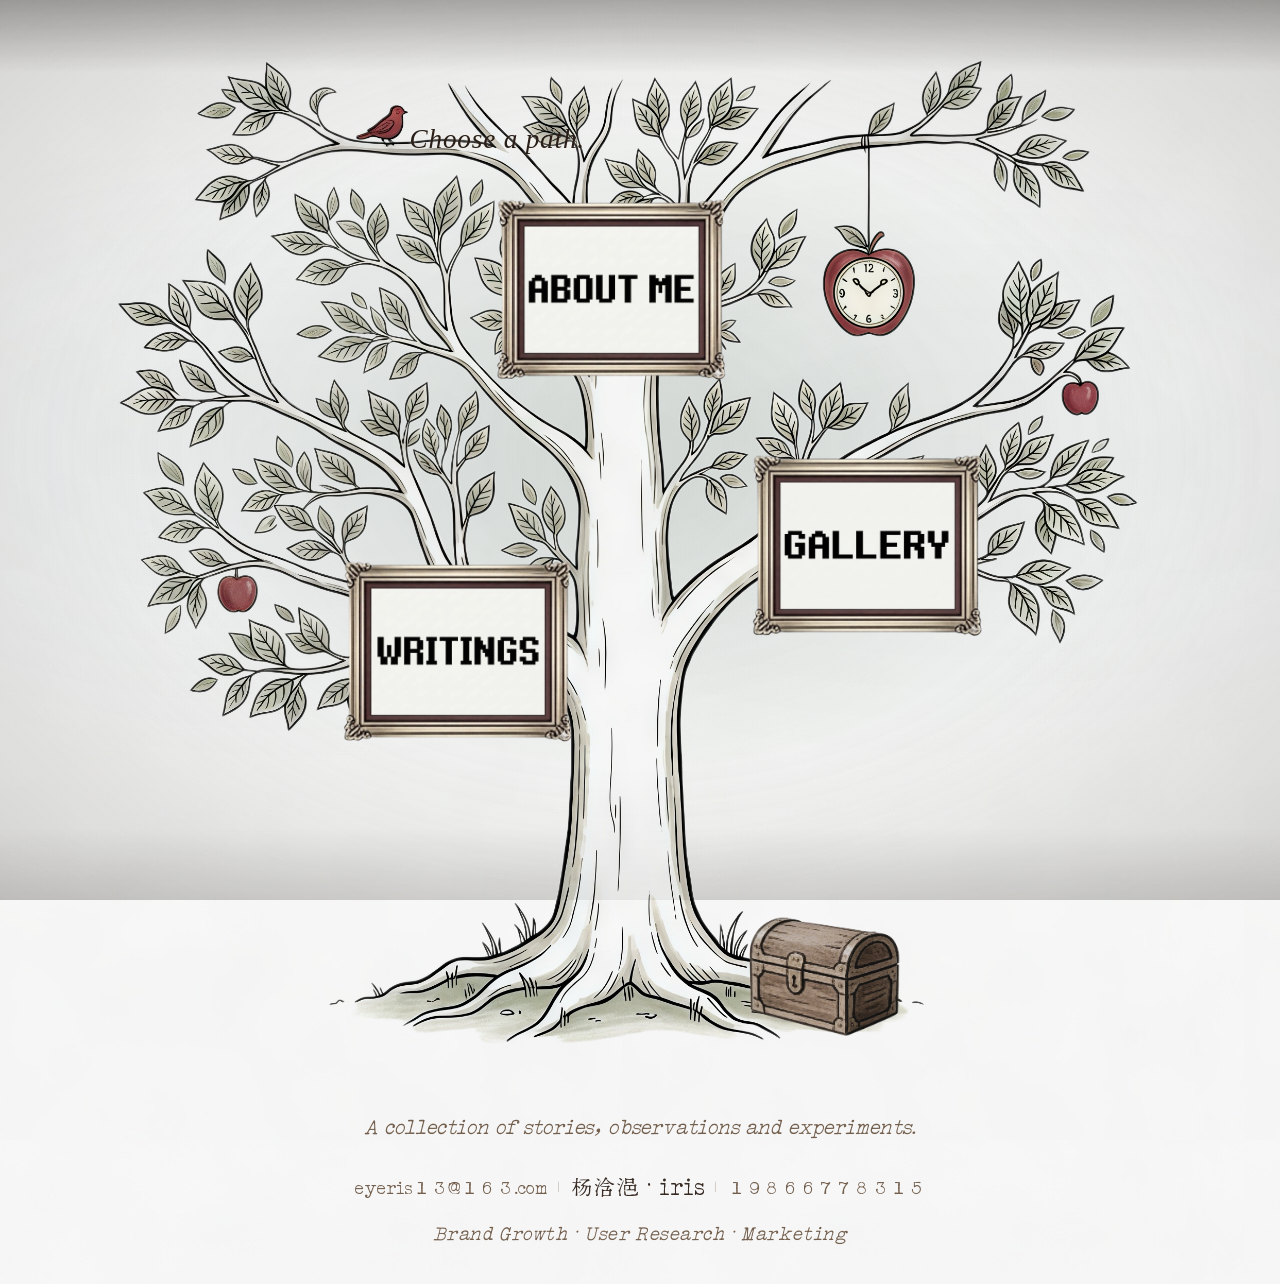
==== commit 22be6283: "feat: update index and styles" ====
--- a/index.html
+++ b/index.html
@@ -98,7 +98,7 @@
       // Text invitation and frame awakening — as the bird settles
       window.setTimeout(function() {
         body.classList.add('prompt-awake');
-      }, 2400);
+      }, 1200);
     }
 
     document.querySelectorAll('.tree-link').forEach(function(link) {
--- a/style.css
+++ b/style.css
@@ -1,20 +1,23 @@
 @font-face {
   font-family: 'MyFont';
-  src: url('my-font.ttf') format('truetype');
+  src: url('my-font.woff2') format('woff2'),
+       url('my-font.ttf') format('truetype');
   font-weight: normal;
   font-style: normal;
 }
 
 @font-face {
   font-family: 'Nano';
-  src: url('Nano.ttf') format('truetype');
+  src: url('Nano.woff2') format('woff2'),
+       url('Nano.ttf') format('truetype');
   font-weight: normal;
   font-style: normal;
 }
 
 @font-face {
   font-family: 'Font3';
-  src: url('3.ttf') format('truetype');
+  src: url('3.woff2') format('woff2'),
+       url('3.ttf') format('truetype');
   font-weight: normal;
   font-style: normal;
 }
@@ -275,7 +278,11 @@
   height: auto;
   filter: grayscale(100%);
   opacity: 0.68;
-  transition: filter 1.8s ease, opacity 1.8s ease, transform 0.35s ease;
+  transition: filter 0.6s ease, opacity 0.6s ease, transform 0.35s ease;
+}
+
+.tree-link--growing img {
+  opacity: 0.9;
 }
 
 .prompt-awake .tree-link img {
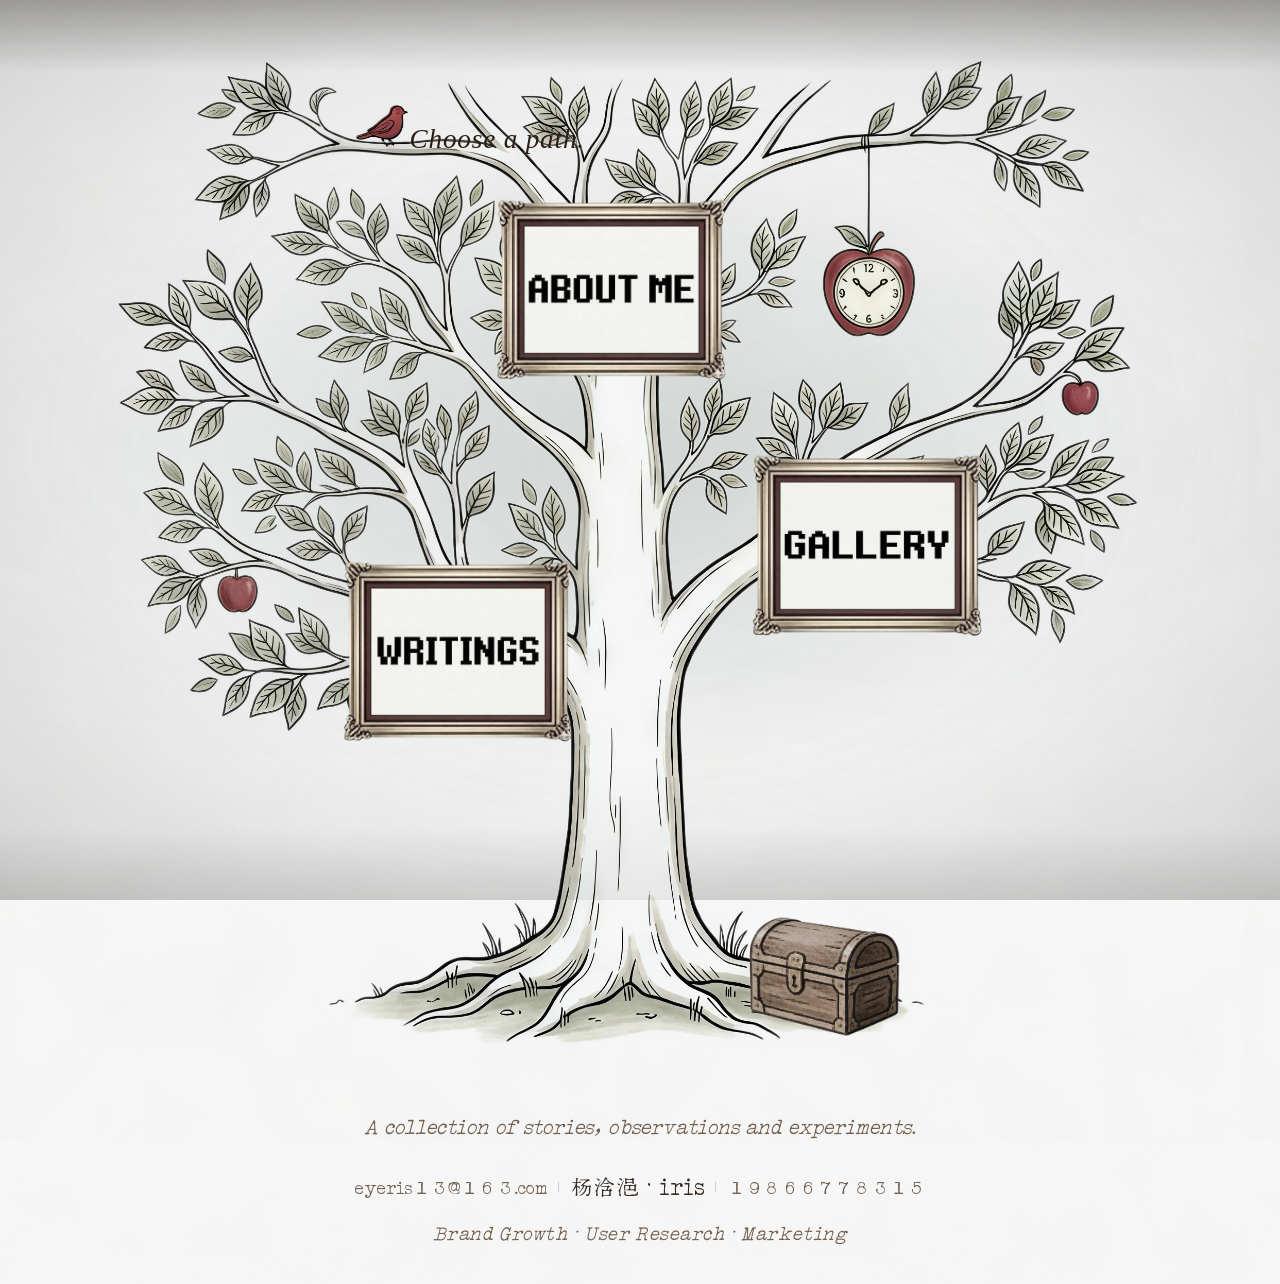
==== commit 02cb3cb3: "perf: compress images 67MB->11MB, optimize fonts and loading - Compress PNG with 256-color quantizat" ====
--- a/index.html
+++ b/index.html
@@ -4,6 +4,9 @@
   <meta charset="UTF-8">
   <meta name="viewport" content="width=device-width, initial-scale=1.0">
   <title>杨浛浥 iris | My Forest</title>
+  <link rel="preload" href="my-font.woff2" as="font" type="font/woff2" crossorigin>
+  <link rel="preload" href="Nano.woff2" as="font" type="font/woff2" crossorigin>
+  <link rel="preload" href="3.woff2" as="font" type="font/woff2" crossorigin>
   <link rel="stylesheet" href="style.css">
 </head>
 <body class="home">
@@ -13,8 +16,11 @@
 
       <img
         class="tree-bg"
+        srcset="5.webp"
         src="5.png"
         alt="一棵手绘风格的大树，枝头悬挂着通往不同档案的相框"
+        width="2485"
+        height="2064"
         loading="eager"
       >
 
@@ -22,6 +28,8 @@
         class="bird-marker"
         src="bird.png"
         alt="A small bird perched on the branch"
+        width="111"
+        height="77"
         aria-hidden="true"
       >
       <p class="path-prompt">Choose a path.</p>
@@ -31,7 +39,7 @@
         class="tree-link tree-link--about frame"
         title="Who am I?"
       >
-        <img src="a.png" alt="About Me" loading="lazy">
+        <img srcset="a.webp" src="a.png" alt="About Me" width="559" height="446" loading="lazy">
       </a>
 
       <a
@@ -39,7 +47,7 @@
         class="tree-link tree-link--writings frame"
         title="How do I tell stories?"
       >
-        <img src="w.png" alt="Writings" loading="lazy">
+        <img srcset="w.webp" src="w.png" alt="Writings" width="559" height="446" loading="lazy">
       </a>
 
       <a
@@ -47,7 +55,7 @@
         class="tree-link tree-link--gallery frame"
         title="What have I done?"
       >
-        <img src="g.png" alt="Gallery" loading="lazy">
+        <img srcset="g.webp" src="g.png" alt="Gallery" width="559" height="446" loading="lazy">
       </a>
 
       <a
@@ -55,7 +63,7 @@
         class="tree-link tree-link--growing"
         title="What am I exploring now?"
       >
-        <img id="chestImg" src="the%20treasure%20chest.png" alt="Growing" loading="lazy">
+        <img id="chestImg" srcset="the%20treasure%20chest.webp" src="the%20treasure%20chest.png" alt="Growing" width="525" height="475" loading="lazy">
       </a>
 
     </div>
@@ -86,6 +94,7 @@
 
     // Treasure chest: if visited any sub-page before, show open state
     if (returning) {
+      chestImg.srcset = 'open.webp';
       chestImg.src = 'open.png';
       // Skip all entrance animations — show final state immediately
       body.classList.add('bird-awake', 'prompt-awake', 'skip-intro');
--- a/style.css
+++ b/style.css
@@ -1,25 +1,25 @@
 @font-face {
   font-family: 'MyFont';
-  src: url('my-font.woff2') format('woff2'),
-       url('my-font.ttf') format('truetype');
+  src: url('my-font.woff2') format('woff2');
   font-weight: normal;
   font-style: normal;
+  font-display: swap;
 }
 
 @font-face {
   font-family: 'Nano';
-  src: url('Nano.woff2') format('woff2'),
-       url('Nano.ttf') format('truetype');
+  src: url('Nano.woff2') format('woff2');
   font-weight: normal;
   font-style: normal;
+  font-display: swap;
 }
 
 @font-face {
   font-family: 'Font3';
-  src: url('3.woff2') format('woff2'),
-       url('3.ttf') format('truetype');
+  src: url('3.woff2') format('woff2');
   font-weight: normal;
   font-style: normal;
+  font-display: swap;
 }
 
 /* Serif fallback stack — no Google Fonts dependency */
